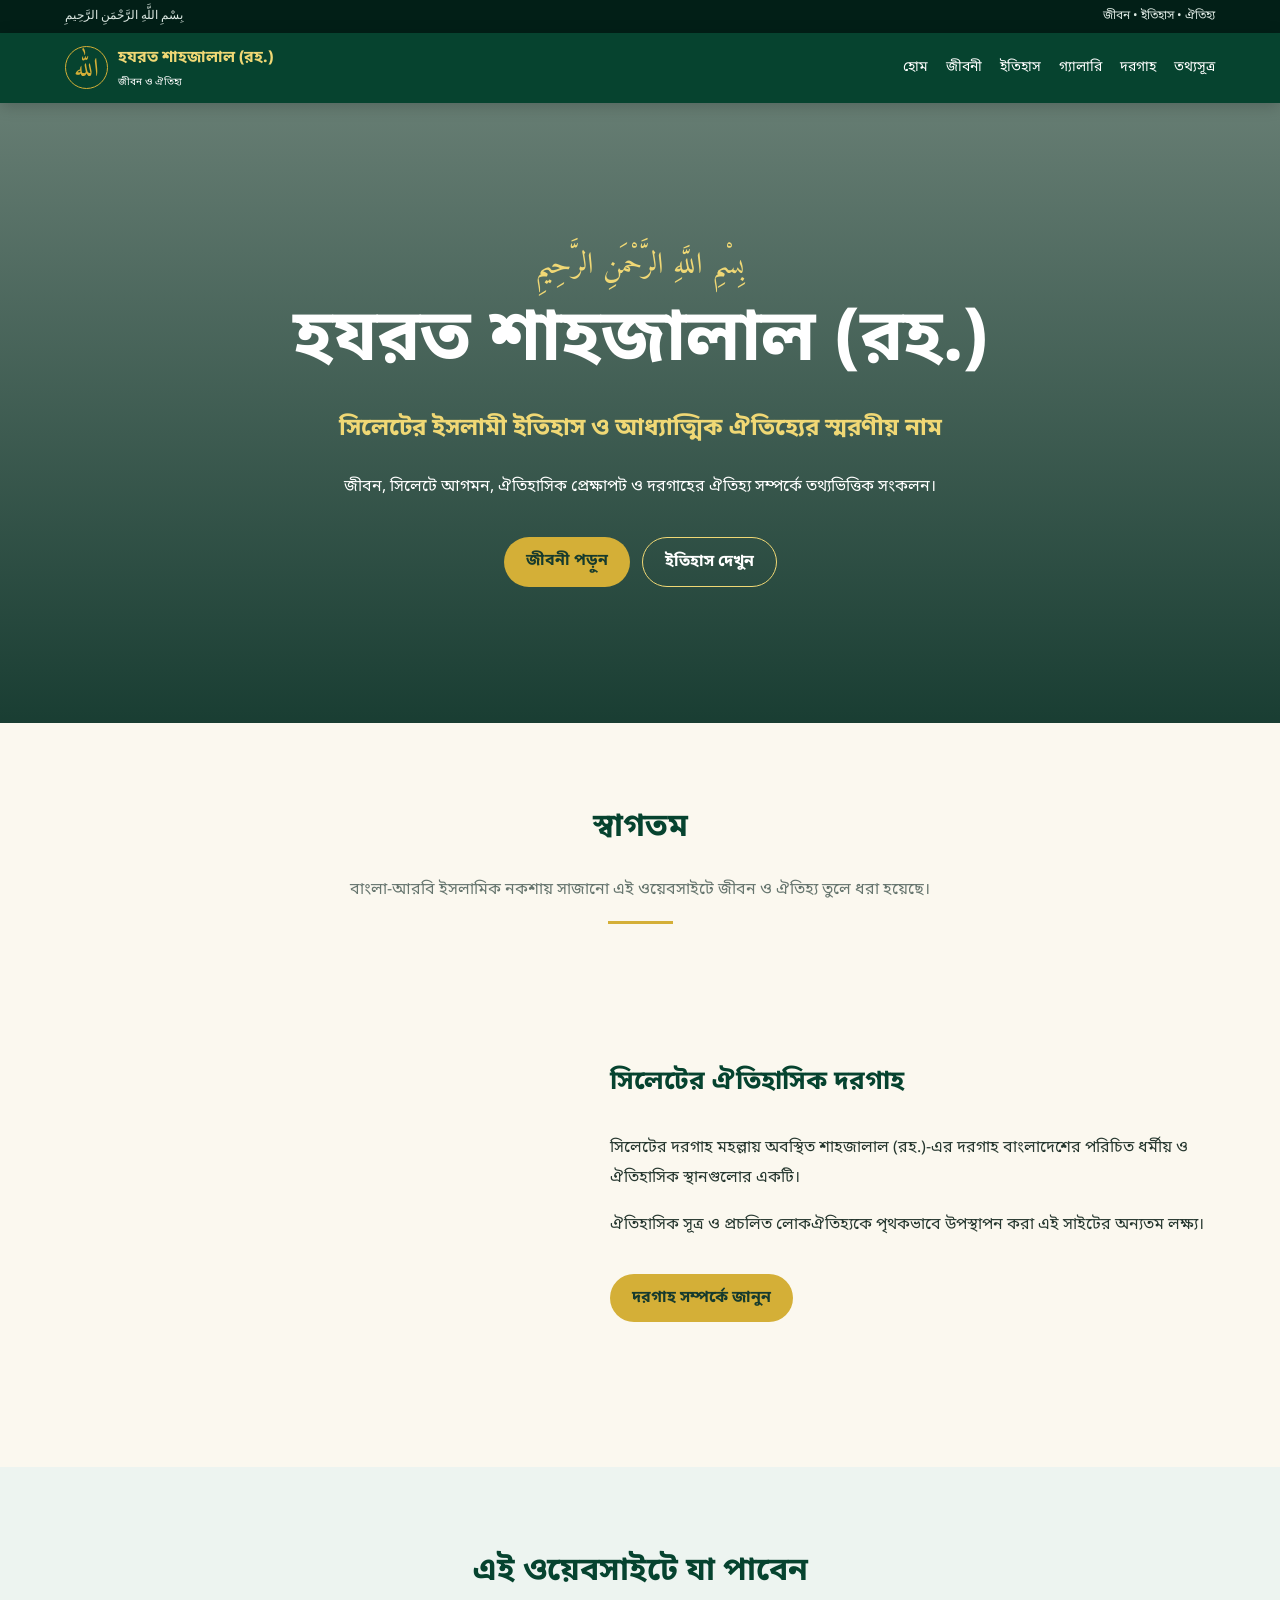
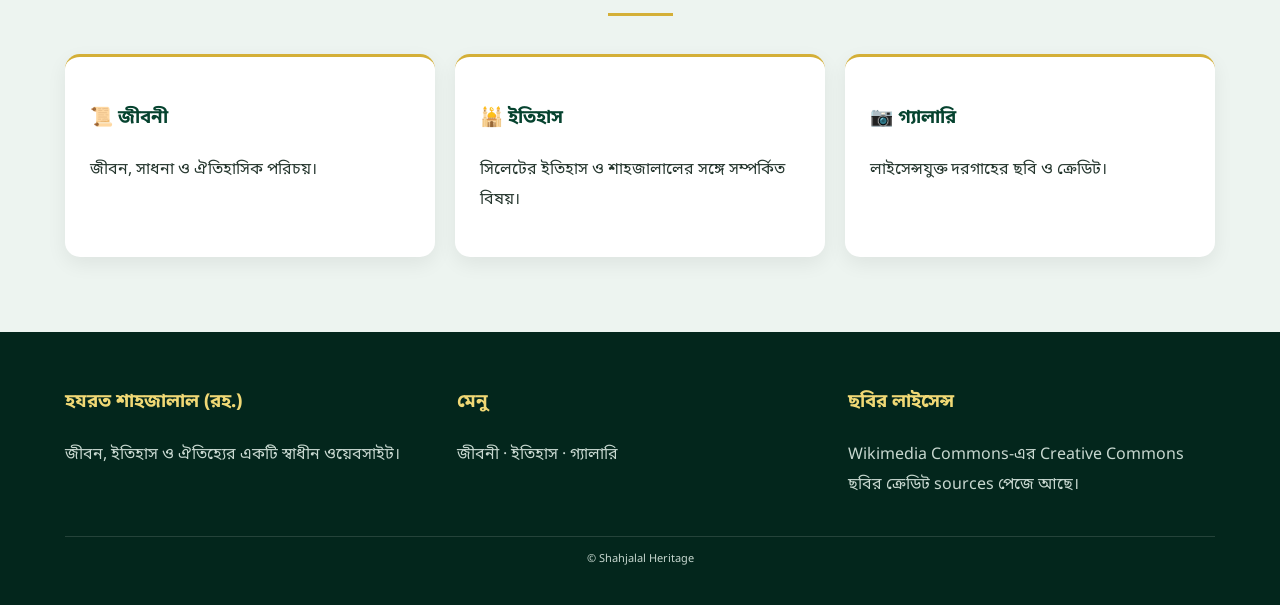
==== index.html @ af649f2c "Add files via upload" ====
<!doctype html><html lang="bn"><head><meta charset="utf-8"><meta name="viewport" content="width=device-width,initial-scale=1"><title>index.html</title><link rel="stylesheet" href="style.css"></head><body><div class="top"><div class="container"><span>بِسْمِ اللَّهِ الرَّحْمَنِ الرَّحِيمِ</span><span>জীবন • ইতিহাস • ঐতিহ্য</span></div></div><header><div class="container nav"><a class="brand" href="index.html"><span class="logo">ﷲ</span><span><b>হযরত শাহজালাল (রহ.)</b><small>জীবন ও ঐতিহ্য</small></span></a><button class="hamb" id="hamb">☰</button><nav class="menu" id="menu"><a href="index.html">হোম</a><a href="biography.html">জীবনী</a><a href="history.html">ইতিহাস</a><a href="gallery.html">গ্যালারি</a><a href="visit.html">দরগাহ</a><a href="sources.html">তথ্যসূত্র</a></nav></div></header><main><section class="hero"><div class="box"><div class="arabic">بِسْمِ اللَّهِ الرَّحْمَنِ الرَّحِيمِ</div><h1>হযরত শাহজালাল (রহ.)</h1><h2>সিলেটের ইসলামী ইতিহাস ও আধ্যাত্মিক ঐতিহ্যের স্মরণীয় নাম</h2><p>জীবন, সিলেটে আগমন, ঐতিহাসিক প্রেক্ষাপট ও দরগাহের ঐতিহ্য সম্পর্কে তথ্যভিত্তিক সংকলন।</p><div class="buttons"><a class="btn gold" href="biography.html">জীবনী পড়ুন</a><a class="btn outline" href="history.html">ইতিহাস দেখুন</a></div></div></section><section class="section"><div class="container"><div class="title"><h2>স্বাগতম</h2><p>বাংলা-আরবি ইসলামিক নকশায় সাজানো এই ওয়েবসাইটে জীবন ও ঐতিহ্য তুলে ধরা হয়েছে।</p></div><div class="two"><div class="photo"></div><div class="story"><h3>সিলেটের ঐতিহাসিক দরগাহ</h3><p>সিলেটের দরগাহ মহল্লায় অবস্থিত শাহজালাল (রহ.)-এর দরগাহ বাংলাদেশের পরিচিত ধর্মীয় ও ঐতিহাসিক স্থানগুলোর একটি।</p><p>ঐতিহাসিক সূত্র ও প্রচলিত লোকঐতিহ্যকে পৃথকভাবে উপস্থাপন করা এই সাইটের অন্যতম লক্ষ্য।</p><a class="btn gold" href="visit.html">দরগাহ সম্পর্কে জানুন</a></div></div></div></section><section class="section alt"><div class="container"><div class="title"><h2>এই ওয়েবসাইটে যা পাবেন</h2></div><div class="cards"><div class="card"><h3>📜 জীবনী</h3><p>জীবন, সাধনা ও ঐতিহাসিক পরিচয়।</p></div><div class="card"><h3>🕌 ইতিহাস</h3><p>সিলেটের ইতিহাস ও শাহজালালের সঙ্গে সম্পর্কিত বিষয়।</p></div><div class="card"><h3>📷 গ্যালারি</h3><p>লাইসেন্সযুক্ত দরগাহের ছবি ও ক্রেডিট।</p></div></div></div></section></main><footer><div class="container foot"><div><h3>হযরত শাহজালাল (রহ.)</h3><p>জীবন, ইতিহাস ও ঐতিহ্যের একটি স্বাধীন ওয়েবসাইট।</p></div><div><h3>মেনু</h3><p><a href="biography.html">জীবনী</a> · <a href="history.html">ইতিহাস</a> · <a href="gallery.html">গ্যালারি</a></p></div><div><h3>ছবির লাইসেন্স</h3><p>Wikimedia Commons-এর Creative Commons ছবির ক্রেডিট sources পেজে আছে।</p></div></div><div class="container copy">© <span class="year"></span> Shahjalal Heritage</div></footer><script src="script.js"></script></body></html>
---- style.css ----
@import url("https://fonts.googleapis.com/css2?family=Amiri:wght@400;700&family=Noto+Sans+Bengali:wght@400;600;700;800&display=swap");
:root{--g:#06432f;--d:#032b20;--gold:#d4af37;--cream:#fbf8ef;--text:#26372f}*{box-sizing:border-box}html{scroll-behavior:smooth}body{margin:0;font-family:"Noto Sans Bengali",sans-serif;background:var(--cream);color:var(--text);line-height:1.9}a{text-decoration:none;color:inherit}.container{width:min(1150px,92%);margin:auto}.top{background:#021f17;color:#dce8e2;font-size:12px;padding:5px}.top .container{display:flex;justify-content:space-between}header{position:sticky;top:0;z-index:9;background:var(--g);box-shadow:0 3px 15px #0003}.nav{min-height:70px;display:flex;align-items:center;justify-content:space-between}.brand{display:flex;gap:10px;align-items:center;color:#fff}.logo{width:43px;height:43px;border:1px solid var(--gold);border-radius:50%;display:grid;place-items:center;font:26px Amiri;color:var(--gold)}.brand b{color:#f0d875}.brand small{display:block;font-size:10px}.menu{display:flex;gap:18px}.menu a{color:#fff;font-size:14px}.menu a:hover{color:#f0d875}.hamb{display:none;background:none;border:0;color:#fff;font-size:28px}.hero{min-height:620px;display:grid;place-items:center;text-align:center;color:#fff;background:linear-gradient(#032b2099,#032b20e8),url("https://commons.wikimedia.org/wiki/Special:FilePath/The_Shrine_in_Sylhet.jpg?width=1800") center/cover}.hero .box{max-width:850px}.arabic{font:30px Amiri;color:#f0d875}.hero h1{font-size:clamp(40px,7vw,72px);line-height:1.25;margin:5px}.hero h2{color:#f0d875}.buttons{display:flex;justify-content:center;gap:12px;flex-wrap:wrap}.btn{display:inline-block;padding:9px 22px;border-radius:28px;font-weight:700;margin-top:18px}.gold{background:var(--gold);color:#173b2d}.outline{border:1px solid #f0d875;color:#fff}.section{padding:75px 0}.alt{background:#edf4f0}.title{text-align:center;margin-bottom:38px}.title h2{font-size:32px;color:var(--g);margin:0}.title p{color:#66756e}.title:after{content:"";display:block;width:65px;height:3px;background:var(--gold);margin:10px auto}.two{display:grid;grid-template-columns:1fr 1.2fr;gap:40px;align-items:center}.photo{height:430px;border-radius:20px;background:center/cover url("https://commons.wikimedia.org/wiki/Special:FilePath/Shrine_of_Hazrat_Shah_Jalal_Sylhet_Bangladesh_43.JPG?width=1500")}.story h3{color:var(--g);font-size:26px}.cards{display:grid;grid-template-columns:repeat(3,1fr);gap:20px}.card,.source{background:#fff;padding:25px;border-radius:15px;box-shadow:0 7px 20px #0001}.card{border-top:3px solid var(--gold)}.card h3,.source h3{color:var(--g)}.timeline{max-width:850px;margin:auto;border-left:3px solid var(--gold);padding-left:28px}.event{margin-bottom:28px}.gallery{display:grid;grid-template-columns:repeat(2,1fr);gap:18px}.gallery figure{margin:0;background:#fff;border-radius:14px;overflow:hidden}.gallery img{width:100%;height:300px;object-fit:cover}.gallery figcaption{padding:10px;font-size:12px;color:#66756e}.visit{background:linear-gradient(135deg,var(--g),#09271e);color:#fff;border-radius:20px;padding:35px;display:grid;grid-template-columns:1fr 1fr;gap:30px}.visit h2{color:#f0d875}.sources{display:grid;grid-template-columns:repeat(2,1fr);gap:18px}footer{background:#03261c;color:#c7d7cf;padding:35px 0}.foot{display:grid;grid-template-columns:1fr 1fr 1fr;gap:25px}.foot h3{color:#f0d875}.copy{text-align:center;border-top:1px solid #fff2;margin-top:20px;padding-top:12px;font-size:11px}@media(max-width:800px){.hamb{display:block}.menu{display:none;position:absolute;top:70px;left:0;right:0;background:var(--g);padding:10px 5%;flex-direction:column}.menu.open{display:flex}.two,.visit{grid-template-columns:1fr}.cards,.sources,.gallery,.foot{grid-template-columns:1fr}.gallery img{height:250px}}
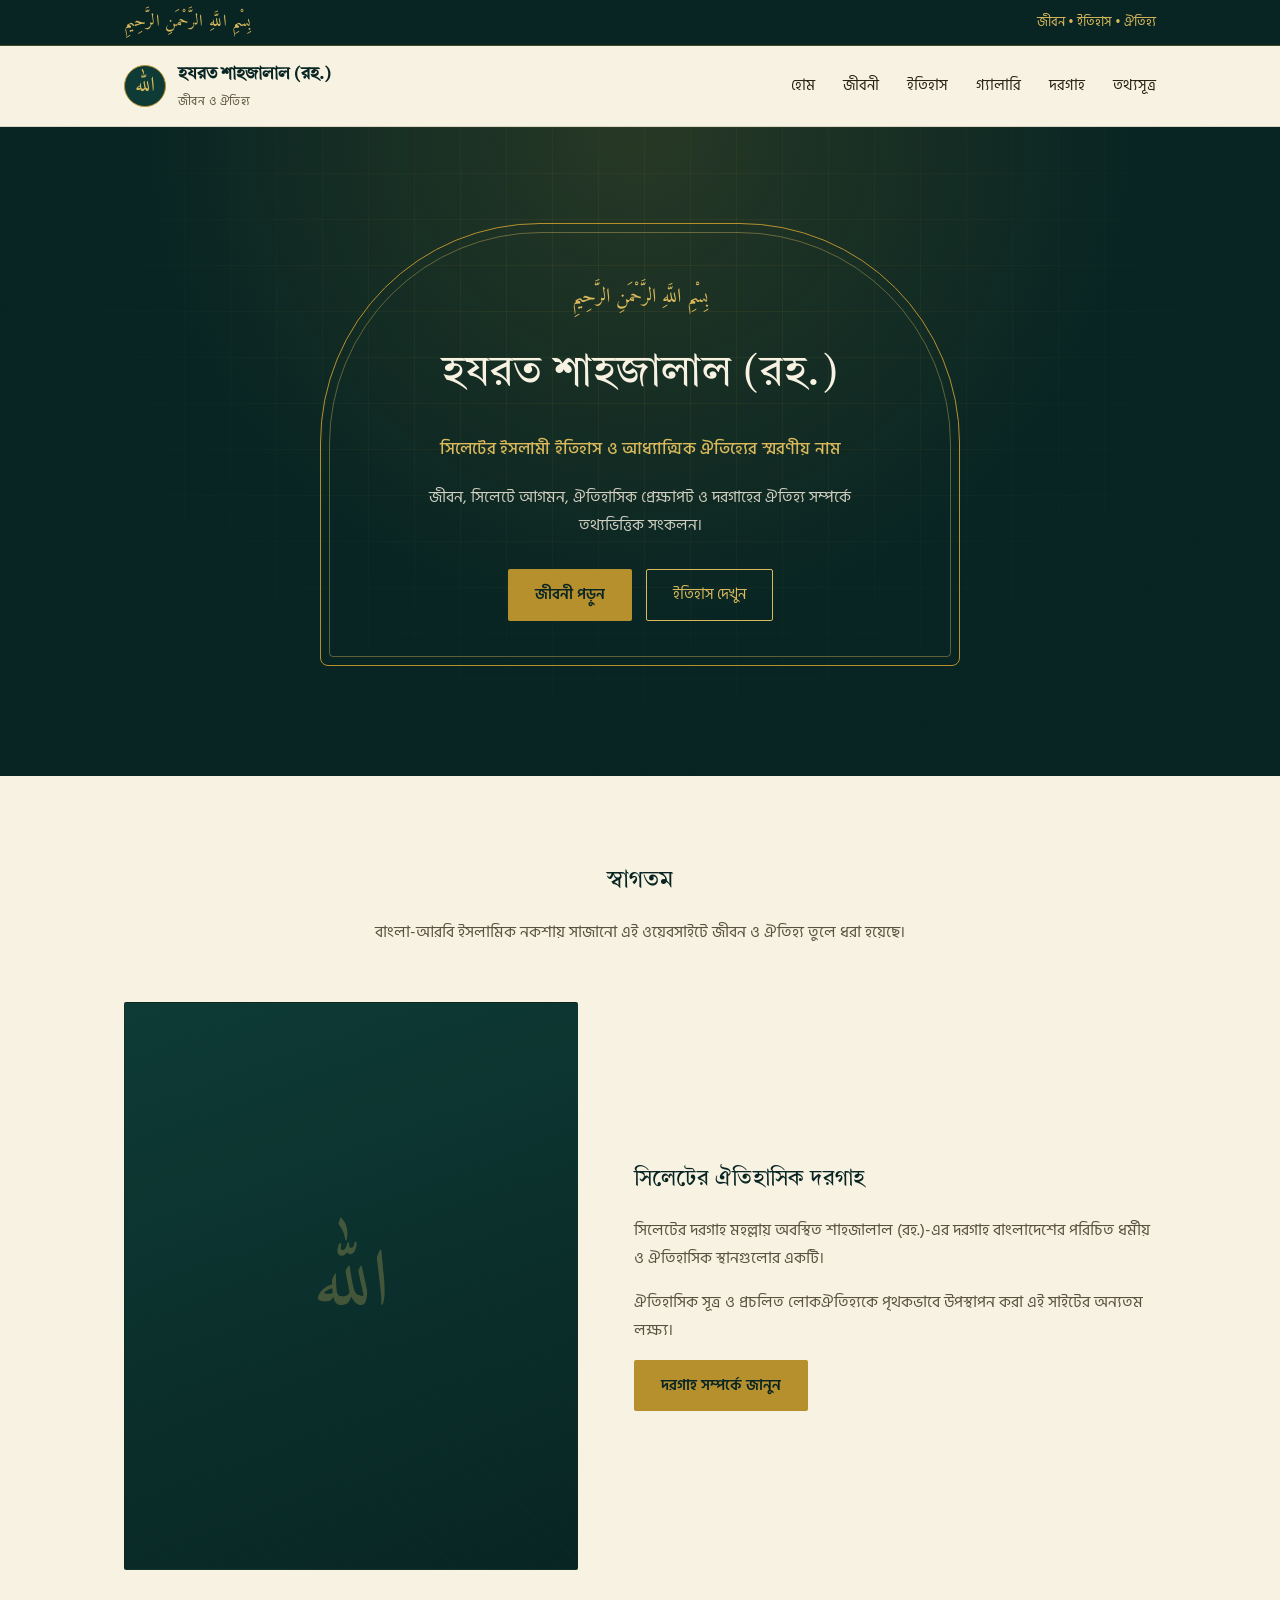
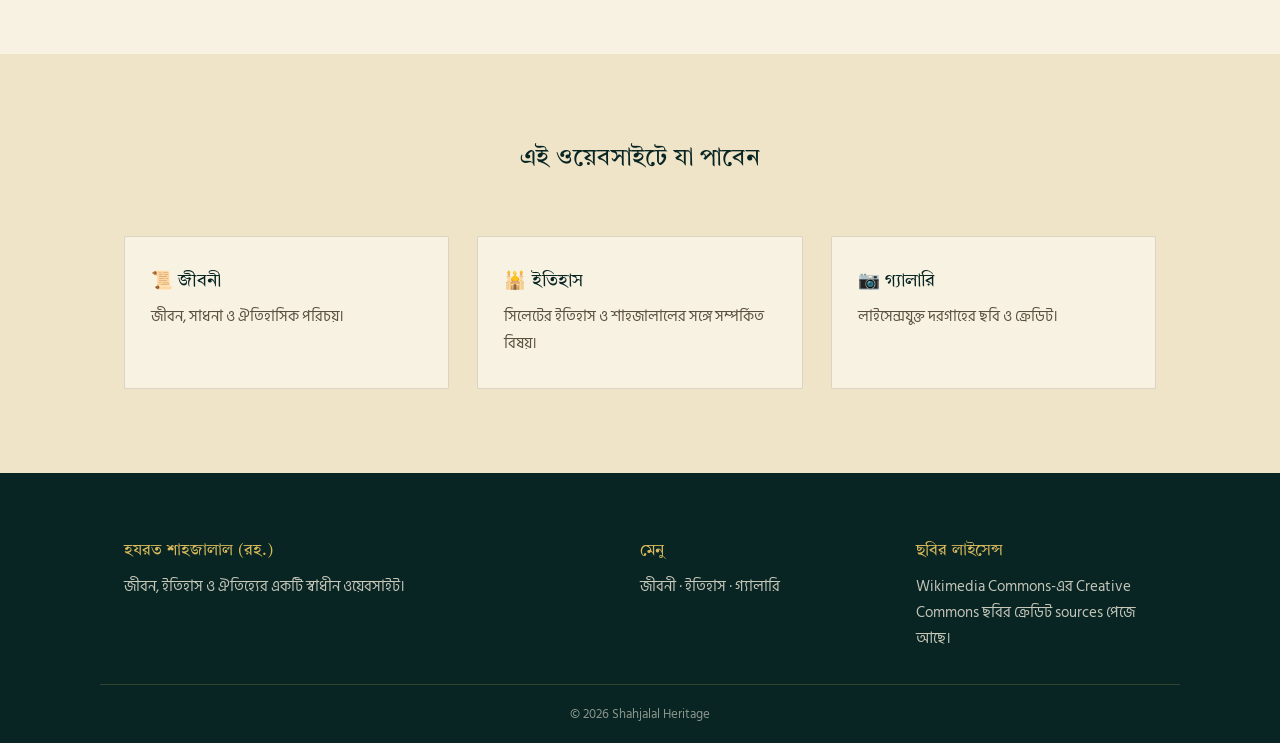
==== commit edde06c6: "Add files via upload" ====
--- a/index.html
+++ b/index.html
@@ -1 +1,335 @@
-<!doctype html><html lang="bn"><head><meta charset="utf-8"><meta name="viewport" content="width=device-width,initial-scale=1"><title>index.html</title><link rel="stylesheet" href="style.css"></head><body><div class="top"><div class="container"><span>بِسْمِ اللَّهِ الرَّحْمَنِ الرَّحِيمِ</span><span>জীবন • ইতিহাস • ঐতিহ্য</span></div></div><header><div class="container nav"><a class="brand" href="index.html"><span class="logo">ﷲ</span><span><b>হযরত শাহজালাল (রহ.)</b><small>জীবন ও ঐতিহ্য</small></span></a><button class="hamb" id="hamb">☰</button><nav class="menu" id="menu"><a href="index.html">হোম</a><a href="biography.html">জীবনী</a><a href="history.html">ইতিহাস</a><a href="gallery.html">গ্যালারি</a><a href="visit.html">দরগাহ</a><a href="sources.html">তথ্যসূত্র</a></nav></div></header><main><section class="hero"><div class="box"><div class="arabic">بِسْمِ اللَّهِ الرَّحْمَنِ الرَّحِيمِ</div><h1>হযরত শাহজালাল (রহ.)</h1><h2>সিলেটের ইসলামী ইতিহাস ও আধ্যাত্মিক ঐতিহ্যের স্মরণীয় নাম</h2><p>জীবন, সিলেটে আগমন, ঐতিহাসিক প্রেক্ষাপট ও দরগাহের ঐতিহ্য সম্পর্কে তথ্যভিত্তিক সংকলন।</p><div class="buttons"><a class="btn gold" href="biography.html">জীবনী পড়ুন</a><a class="btn outline" href="history.html">ইতিহাস দেখুন</a></div></div></section><section class="section"><div class="container"><div class="title"><h2>স্বাগতম</h2><p>বাংলা-আরবি ইসলামিক নকশায় সাজানো এই ওয়েবসাইটে জীবন ও ঐতিহ্য তুলে ধরা হয়েছে।</p></div><div class="two"><div class="photo"></div><div class="story"><h3>সিলেটের ঐতিহাসিক দরগাহ</h3><p>সিলেটের দরগাহ মহল্লায় অবস্থিত শাহজালাল (রহ.)-এর দরগাহ বাংলাদেশের পরিচিত ধর্মীয় ও ঐতিহাসিক স্থানগুলোর একটি।</p><p>ঐতিহাসিক সূত্র ও প্রচলিত লোকঐতিহ্যকে পৃথকভাবে উপস্থাপন করা এই সাইটের অন্যতম লক্ষ্য।</p><a class="btn gold" href="visit.html">দরগাহ সম্পর্কে জানুন</a></div></div></div></section><section class="section alt"><div class="container"><div class="title"><h2>এই ওয়েবসাইটে যা পাবেন</h2></div><div class="cards"><div class="card"><h3>📜 জীবনী</h3><p>জীবন, সাধনা ও ঐতিহাসিক পরিচয়।</p></div><div class="card"><h3>🕌 ইতিহাস</h3><p>সিলেটের ইতিহাস ও শাহজালালের সঙ্গে সম্পর্কিত বিষয়।</p></div><div class="card"><h3>📷 গ্যালারি</h3><p>লাইসেন্সযুক্ত দরগাহের ছবি ও ক্রেডিট।</p></div></div></div></section></main><footer><div class="container foot"><div><h3>হযরত শাহজালাল (রহ.)</h3><p>জীবন, ইতিহাস ও ঐতিহ্যের একটি স্বাধীন ওয়েবসাইট।</p></div><div><h3>মেনু</h3><p><a href="biography.html">জীবনী</a> · <a href="history.html">ইতিহাস</a> · <a href="gallery.html">গ্যালারি</a></p></div><div><h3>ছবির লাইসেন্স</h3><p>Wikimedia Commons-এর Creative Commons ছবির ক্রেডিট sources পেজে আছে।</p></div></div><div class="container copy">© <span class="year"></span> Shahjalal Heritage</div></footer><script src="script.js"></script></body></html>+<!doctype html>
+<html lang="bn">
+<head>
+<meta charset="utf-8">
+<meta name="viewport" content="width=device-width, initial-scale=1">
+<title>হযরত শাহজালাল (রহ.) | জীবন ও ঐতিহ্য</title>
+<meta name="description" content="হযরত শাহজালাল (রহ.)-এর জীবনী, সিলেটে আগমনের ঐতিহাসিক প্রেক্ষাপট এবং দরগাহের ঐতিহ্য নিয়ে তথ্যভিত্তিক সংকলন।">
+<link rel="preconnect" href="https://fonts.googleapis.com">
+<link rel="preconnect" href="https://fonts.gstatic.com" crossorigin>
+<link href="https://fonts.googleapis.com/css2?family=Tiro+Bangla:ital@0;1&family=Hind+Siliguri:wght@400;500;600&family=Amiri:wght@400;700&display=swap" rel="stylesheet">
+<style>
+  :root{
+    --ivory:#f8f2e2;
+    --ivory-deep:#efe4c8;
+    --ink:#2a2216;
+    --ink-soft:#5b5140;
+    --emerald:#0e3b36;
+    --emerald-deep:#082523;
+    --gold:#b7902e;
+    --gold-light:#d9b95c;
+    --line: rgba(42,34,22,.14);
+    --line-light: rgba(248,242,226,.22);
+    --radius: 2px;
+  }
+  *{box-sizing:border-box}
+  html{scroll-behavior:smooth}
+  body{
+    margin:0;
+    background:var(--ivory);
+    color:var(--ink);
+    font-family:'Hind Siliguri','Noto Sans Bengali',sans-serif;
+    line-height:1.75;
+    -webkit-font-smoothing:antialiased;
+  }
+  h1,h2,h3{
+    font-family:'Tiro Bangla', serif;
+    font-weight:400;
+    color:var(--emerald-deep);
+    margin:0 0 .5em;
+    letter-spacing:.01em;
+  }
+  .arabic{ font-family:'Amiri', serif; }
+  a{ color:inherit; text-decoration:none; }
+  img{ max-width:100%; display:block; }
+  .container{ max-width:1080px; margin:0 auto; padding:0 24px; }
+
+  /* skip link */
+  .skip{ position:absolute; left:-999px; top:0; background:var(--emerald); color:var(--ivory); padding:10px 16px; z-index:200; }
+  .skip:focus{ left:12px; top:12px; }
+
+  /* top strip */
+  .top{
+    background:var(--emerald-deep);
+    color:var(--gold-light);
+    font-size:.82rem;
+    padding:8px 0;
+    border-bottom:1px solid rgba(183,144,46,.35);
+  }
+  .top .container{
+    display:flex; justify-content:space-between; align-items:center; gap:16px; flex-wrap:wrap;
+  }
+  .top span:first-child{ font-family:'Amiri', serif; font-size:1.05rem; letter-spacing:.02em; }
+
+  /* header */
+  header{
+    background:var(--ivory);
+    border-bottom:1px solid var(--line);
+    position:sticky; top:0; z-index:100;
+  }
+  .nav{ display:flex; align-items:center; justify-content:space-between; padding:14px 24px; }
+  .brand{ display:flex; align-items:center; gap:12px; }
+  .brand .logo{
+    width:42px; height:42px; border-radius:50%;
+    background:var(--emerald); color:var(--gold-light);
+    display:flex; align-items:center; justify-content:center;
+    font-family:'Amiri', serif; font-size:1.3rem;
+    border:1px solid var(--gold);
+  }
+  .brand b{ display:block; font-family:'Tiro Bangla', serif; font-size:1.08rem; color:var(--emerald-deep); }
+  .brand small{ display:block; color:var(--ink-soft); font-size:.76rem; letter-spacing:.04em; }
+
+  .hamb{
+    display:none; background:none; border:1px solid var(--line); border-radius:var(--radius);
+    font-size:1.3rem; padding:6px 12px; cursor:pointer; color:var(--emerald-deep);
+  }
+  .menu{ display:flex; gap:28px; }
+  .menu a{
+    font-size:.94rem; color:var(--ink); position:relative; padding:6px 0;
+  }
+  .menu a::after{
+    content:""; position:absolute; left:0; right:0; bottom:0; height:1px;
+    background:var(--gold); transform:scaleX(0); transition:transform .25s ease;
+  }
+  .menu a:hover::after, .menu a:focus-visible::after{ transform:scaleX(1); }
+
+  @media (max-width:820px){
+    .hamb{ display:inline-block; }
+    .menu{
+      position:absolute; top:100%; left:0; right:0;
+      background:var(--ivory); flex-direction:column; gap:0;
+      border-bottom:1px solid var(--line);
+      max-height:0; overflow:hidden; transition:max-height .3s ease;
+    }
+    .menu.open{ max-height:340px; }
+    .menu a{ padding:14px 24px; border-top:1px solid var(--line); }
+  }
+
+  /* hero */
+  .hero{
+    position:relative;
+    background:
+      radial-gradient(circle at 50% 0%, rgba(183,144,46,.18), transparent 55%),
+      var(--emerald-deep);
+    color:var(--ivory);
+    padding:96px 24px 110px;
+    overflow:hidden;
+    text-align:center;
+  }
+  .hero::before{
+    content:"";
+    position:absolute; inset:0;
+    background-image:
+      linear-gradient(rgba(183,144,46,.10) 1px, transparent 1px),
+      linear-gradient(90deg, rgba(183,144,46,.10) 1px, transparent 1px);
+    background-size:46px 46px;
+    mask-image:radial-gradient(ellipse at 50% 30%, black 0%, transparent 72%);
+    pointer-events:none;
+  }
+  .arch{
+    position:relative;
+    max-width:640px; margin:0 auto;
+    padding:56px 40px 44px;
+    border:1px solid var(--gold);
+    border-radius:220px 220px 8px 8px;
+  }
+  .arch::before{
+    content:"";
+    position:absolute; inset:8px;
+    border:1px solid rgba(217,185,92,.4);
+    border-radius:212px 212px 4px 4px;
+    pointer-events:none;
+  }
+  .hero .arabic{ font-size:1.25rem; color:var(--gold-light); margin-bottom:22px; }
+  .hero h1{ color:var(--ivory); font-size:clamp(1.9rem, 4vw, 2.7rem); }
+  .hero h2{
+    color:var(--gold-light); font-family:'Hind Siliguri',sans-serif; font-weight:500;
+    font-size:1.05rem; margin-bottom:20px;
+  }
+  .hero p{ color:rgba(248,242,226,.82); max-width:480px; margin:0 auto 30px; }
+  .buttons{ display:flex; gap:14px; justify-content:center; flex-wrap:wrap; }
+
+  .btn{
+    display:inline-block; padding:12px 26px; font-size:.92rem; border-radius:var(--radius);
+    border:1px solid transparent; transition:transform .2s ease, background .2s ease, color .2s ease;
+  }
+  .btn.gold{ background:var(--gold); color:var(--emerald-deep); font-weight:600; }
+  .btn.gold:hover{ background:var(--gold-light); transform:translateY(-2px); }
+  .btn.outline{ border-color:var(--gold-light); color:var(--gold-light); }
+  .btn.outline:hover{ background:rgba(217,185,92,.12); transform:translateY(-2px); }
+
+  /* sections */
+  .section{ padding:84px 24px; }
+  .section.alt{ background:var(--ivory-deep); }
+  .title{ text-align:center; max-width:600px; margin:0 auto 56px; }
+  .title p{ color:var(--ink-soft); }
+
+  .two{ display:grid; grid-template-columns:1fr 1.15fr; gap:56px; align-items:center; }
+  @media (max-width:760px){ .two{ grid-template-columns:1fr; gap:32px; } }
+
+  .photo{
+    aspect-ratio:4/5; border-radius:var(--radius);
+    background:
+      repeating-linear-gradient(45deg, rgba(14,59,54,.06) 0 2px, transparent 2px 18px),
+      linear-gradient(160deg, var(--emerald) 0%, var(--emerald-deep) 100%);
+    position:relative; overflow:hidden;
+    border:1px solid var(--line);
+  }
+  .photo::after{
+    content:"ﷲ";
+    position:absolute; inset:0; display:flex; align-items:center; justify-content:center;
+    font-family:'Amiri', serif; font-size:5rem; color:rgba(217,185,92,.28);
+  }
+
+  .story h3{ font-size:1.4rem; }
+  .story p{ color:var(--ink-soft); }
+
+  .cards{ display:grid; grid-template-columns:repeat(3, 1fr); gap:28px; }
+  @media (max-width:760px){ .cards{ grid-template-columns:1fr; } }
+  .card{
+    background:var(--ivory); border:1px solid var(--line); border-radius:var(--radius);
+    padding:30px 26px; text-align:left; transition:border-color .2s ease, transform .2s ease;
+  }
+  .card:hover{ border-color:var(--gold); transform:translateY(-4px); }
+  .card h3{ font-size:1.1rem; margin-bottom:.4em; color:var(--emerald-deep); }
+  .card p{ color:var(--ink-soft); margin:0; font-size:.95rem; }
+
+  /* footer */
+  footer{ background:var(--emerald-deep); color:rgba(248,242,226,.78); }
+  .foot{
+    display:grid; grid-template-columns:2fr 1fr 1fr; gap:36px;
+    padding:64px 24px 32px;
+  }
+  @media (max-width:700px){ .foot{ grid-template-columns:1fr; gap:28px; } }
+  .foot h3{ color:var(--gold-light); font-size:1rem; margin-bottom:.6em; }
+  .foot p{ margin:0; font-size:.92rem; }
+  .foot a{ color:rgba(248,242,226,.78); border-bottom:1px solid transparent; }
+  .foot a:hover{ color:var(--gold-light); border-color:var(--gold-light); }
+  .copy{
+    border-top:1px solid rgba(217,185,92,.2);
+    padding:18px 24px; font-size:.8rem; text-align:center; color:rgba(248,242,226,.55);
+  }
+
+  @media (prefers-reduced-motion: reduce){
+    html{ scroll-behavior:auto; }
+    *{ transition:none !important; }
+  }
+</style>
+</head>
+<body>
+<a class="skip" href="#main">মূল বিষয়বস্তুতে যান</a>
+
+<div class="top">
+  <div class="container">
+    <span class="arabic">بِسْمِ اللَّهِ الرَّحْمَنِ الرَّحِيمِ</span>
+    <span>জীবন • ইতিহাস • ঐতিহ্য</span>
+  </div>
+</div>
+
+<header>
+  <div class="container nav">
+    <a class="brand" href="index.html">
+      <span class="logo arabic">ﷲ</span>
+      <span><b>হযরত শাহজালাল (রহ.)</b><small>জীবন ও ঐতিহ্য</small></span>
+    </a>
+    <button class="hamb" id="hamb" aria-expanded="false" aria-controls="menu" aria-label="মেনু খুলুন">☰</button>
+    <nav class="menu" id="menu">
+      <a href="index.html">হোম</a>
+      <a href="biography.html">জীবনী</a>
+      <a href="history.html">ইতিহাস</a>
+      <a href="gallery.html">গ্যালারি</a>
+      <a href="visit.html">দরগাহ</a>
+      <a href="sources.html">তথ্যসূত্র</a>
+    </nav>
+  </div>
+</header>
+
+<main id="main">
+  <section class="hero">
+    <div class="arch">
+      <div class="arabic">بِسْمِ اللَّهِ الرَّحْمَنِ الرَّحِيمِ</div>
+      <h1>হযরত শাহজালাল (রহ.)</h1>
+      <h2>সিলেটের ইসলামী ইতিহাস ও আধ্যাত্মিক ঐতিহ্যের স্মরণীয় নাম</h2>
+      <p>জীবন, সিলেটে আগমন, ঐতিহাসিক প্রেক্ষাপট ও দরগাহের ঐতিহ্য সম্পর্কে তথ্যভিত্তিক সংকলন।</p>
+      <div class="buttons">
+        <a class="btn gold" href="biography.html">জীবনী পড়ুন</a>
+        <a class="btn outline" href="history.html">ইতিহাস দেখুন</a>
+      </div>
+    </div>
+  </section>
+
+  <section class="section">
+    <div class="container">
+      <div class="title">
+        <h2>স্বাগতম</h2>
+        <p>বাংলা-আরবি ইসলামিক নকশায় সাজানো এই ওয়েবসাইটে জীবন ও ঐতিহ্য তুলে ধরা হয়েছে।</p>
+      </div>
+      <div class="two">
+        <div class="photo" role="img" aria-label="দরগাহ শাহজালাল, সিলেট"></div>
+        <div class="story">
+          <h3>সিলেটের ঐতিহাসিক দরগাহ</h3>
+          <p>সিলেটের দরগাহ মহল্লায় অবস্থিত শাহজালাল (রহ.)-এর দরগাহ বাংলাদেশের পরিচিত ধর্মীয় ও ঐতিহাসিক স্থানগুলোর একটি।</p>
+          <p>ঐতিহাসিক সূত্র ও প্রচলিত লোকঐতিহ্যকে পৃথকভাবে উপস্থাপন করা এই সাইটের অন্যতম লক্ষ্য।</p>
+          <a class="btn gold" href="visit.html">দরগাহ সম্পর্কে জানুন</a>
+        </div>
+      </div>
+    </div>
+  </section>
+
+  <section class="section alt">
+    <div class="container">
+      <div class="title">
+        <h2>এই ওয়েবসাইটে যা পাবেন</h2>
+      </div>
+      <div class="cards">
+        <div class="card">
+          <h3>📜 জীবনী</h3>
+          <p>জীবন, সাধনা ও ঐতিহাসিক পরিচয়।</p>
+        </div>
+        <div class="card">
+          <h3>🕌 ইতিহাস</h3>
+          <p>সিলেটের ইতিহাস ও শাহজালালের সঙ্গে সম্পর্কিত বিষয়।</p>
+        </div>
+        <div class="card">
+          <h3>📷 গ্যালারি</h3>
+          <p>লাইসেন্সযুক্ত দরগাহের ছবি ও ক্রেডিট।</p>
+        </div>
+      </div>
+    </div>
+  </section>
+</main>
+
+<footer>
+  <div class="container foot">
+    <div>
+      <h3>হযরত শাহজালাল (রহ.)</h3>
+      <p>জীবন, ইতিহাস ও ঐতিহ্যের একটি স্বাধীন ওয়েবসাইট।</p>
+    </div>
+    <div>
+      <h3>মেনু</h3>
+      <p><a href="biography.html">জীবনী</a> · <a href="history.html">ইতিহাস</a> · <a href="gallery.html">গ্যালারি</a></p>
+    </div>
+    <div>
+      <h3>ছবির লাইসেন্স</h3>
+      <p>Wikimedia Commons-এর Creative Commons ছবির ক্রেডিট sources পেজে আছে।</p>
+    </div>
+  </div>
+  <div class="container copy">© <span class="year"></span> Shahjalal Heritage</div>
+</footer>
+
+<script>
+  document.querySelector('.year').textContent = new Date().getFullYear();
+
+  const hamb = document.getElementById('hamb');
+  const menu = document.getElementById('menu');
+  hamb.addEventListener('click', () => {
+    const open = menu.classList.toggle('open');
+    hamb.setAttribute('aria-expanded', open ? 'true' : 'false');
+  });
+  menu.querySelectorAll('a').forEach(a => a.addEventListener('click', () => {
+    menu.classList.remove('open');
+    hamb.setAttribute('aria-expanded', 'false');
+  }));
+</script>
+</body>
+</html>
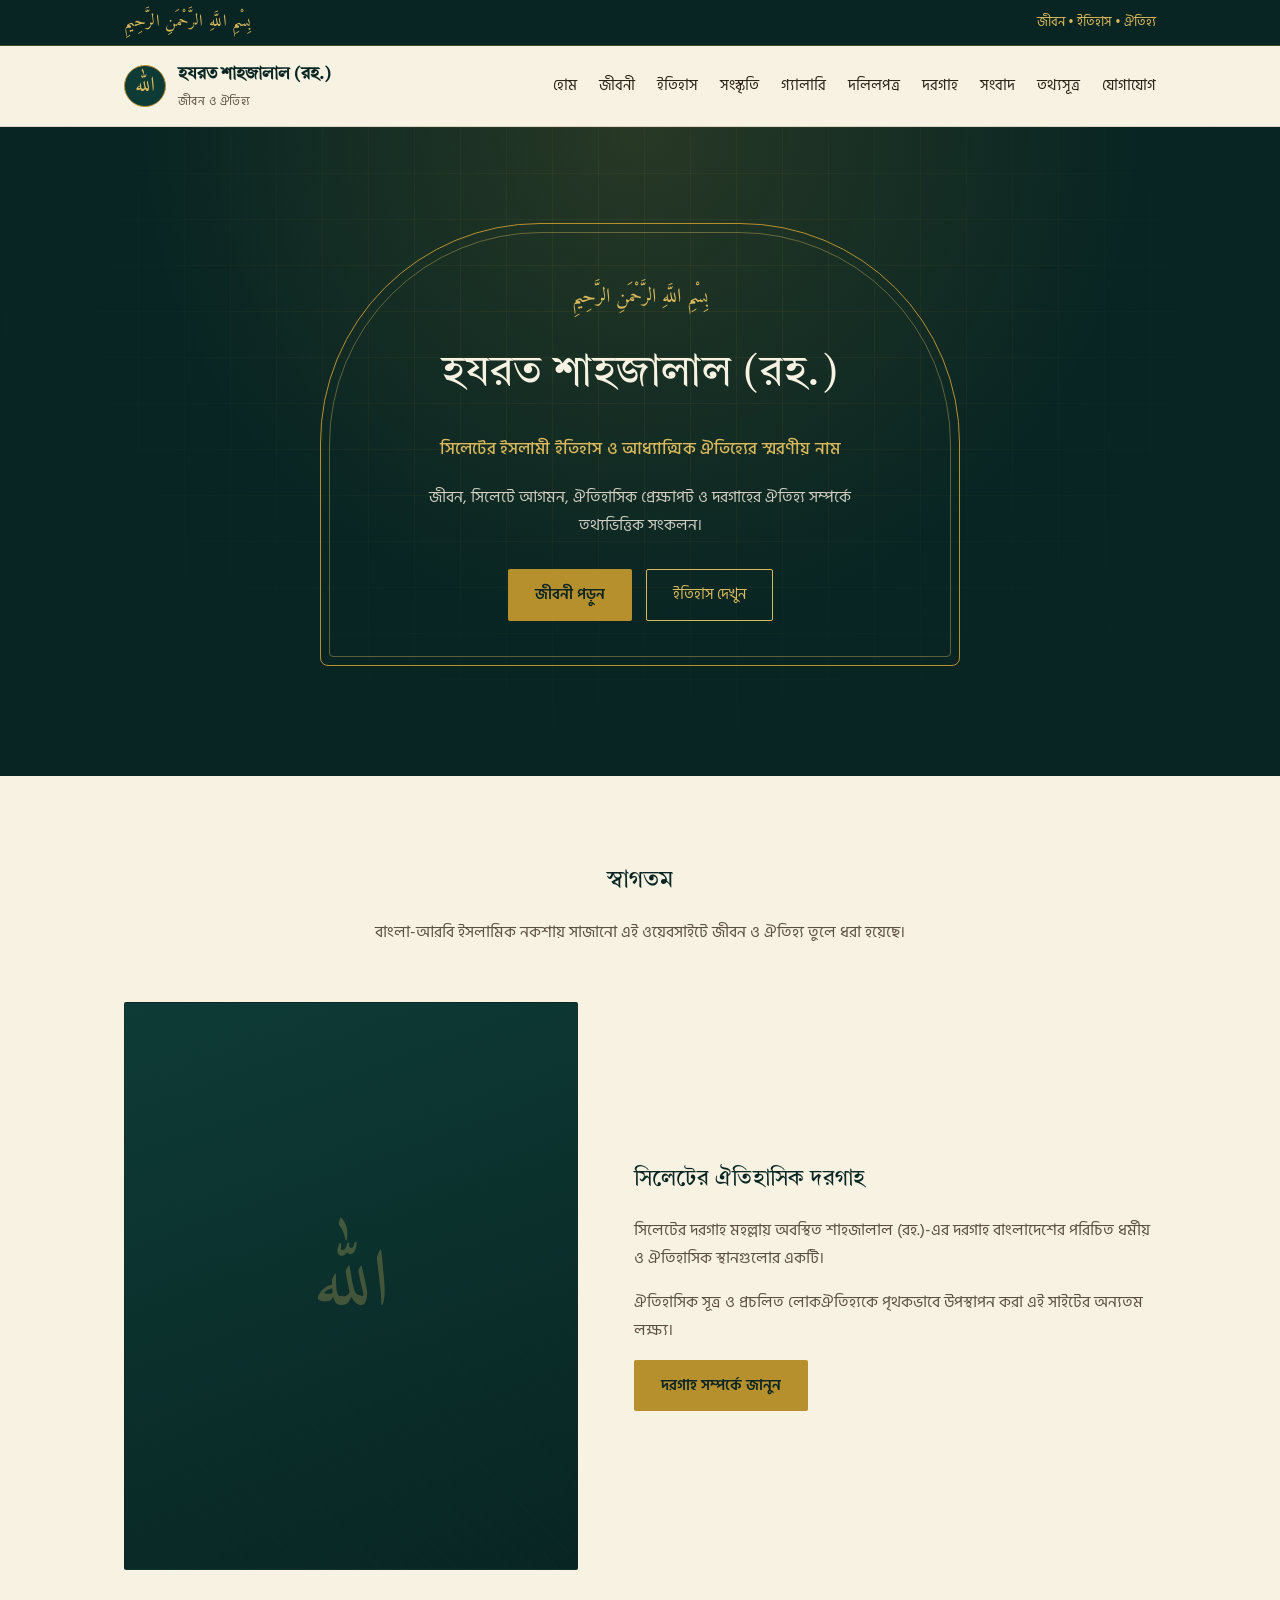
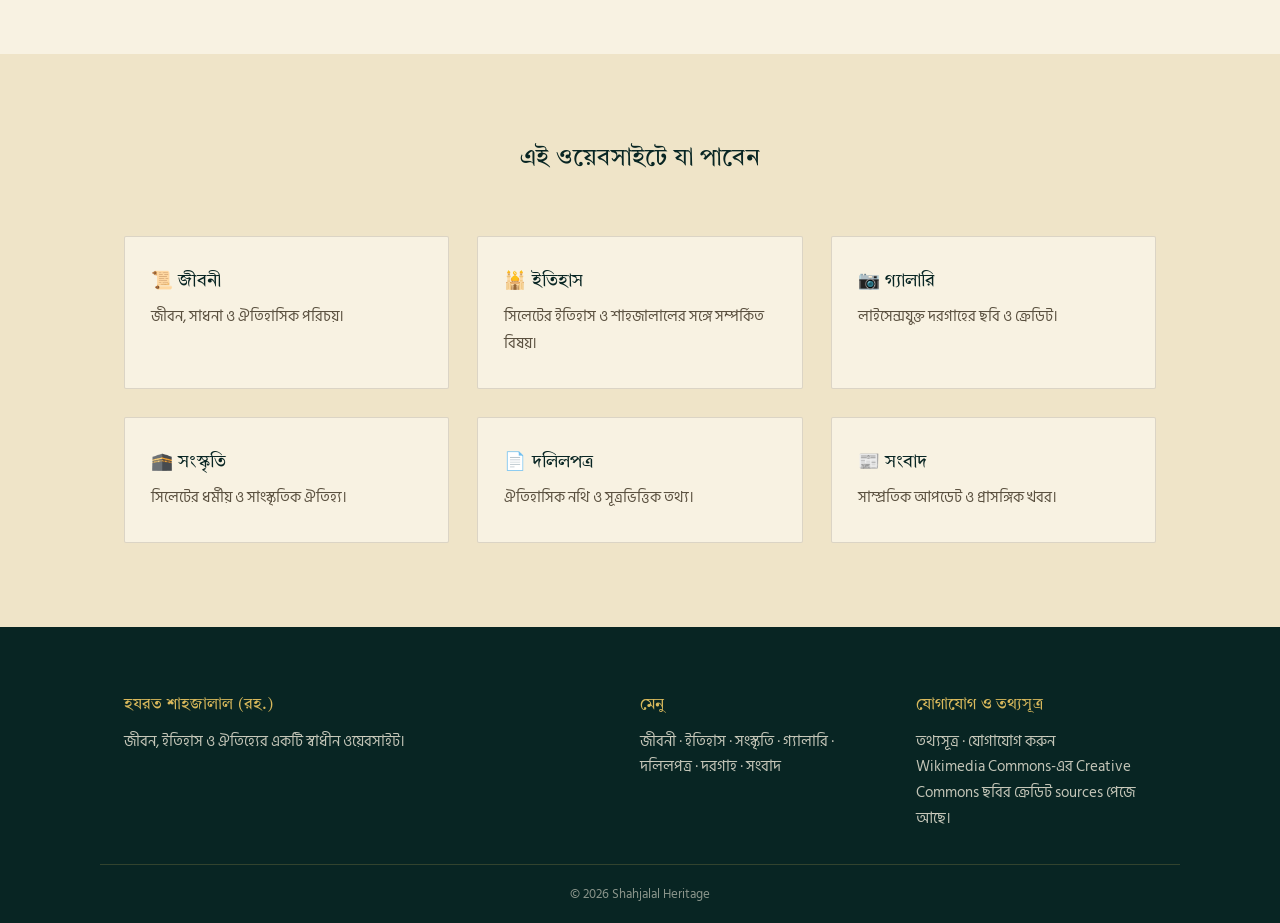
==== commit 695da0db: "Add files via upload" ====
--- a/index.html
+++ b/index.html
@@ -83,9 +83,10 @@
     display:none; background:none; border:1px solid var(--line); border-radius:var(--radius);
     font-size:1.3rem; padding:6px 12px; cursor:pointer; color:var(--emerald-deep);
   }
-  .menu{ display:flex; gap:28px; }
+  .menu{ display:flex; gap:22px; flex-wrap:wrap; }
   .menu a{
     font-size:.94rem; color:var(--ink); position:relative; padding:6px 0;
+    white-space:nowrap;
   }
   .menu a::after{
     content:""; position:absolute; left:0; right:0; bottom:0; height:1px;
@@ -101,7 +102,7 @@
       border-bottom:1px solid var(--line);
       max-height:0; overflow:hidden; transition:max-height .3s ease;
     }
-    .menu.open{ max-height:340px; }
+    .menu.open{ max-height:520px; overflow-y:auto; }
     .menu a{ padding:14px 24px; border-top:1px solid var(--line); }
   }
 
@@ -237,9 +238,13 @@
       <a href="index.html">হোম</a>
       <a href="biography.html">জীবনী</a>
       <a href="history.html">ইতিহাস</a>
+      <a href="culture.html">সংস্কৃতি</a>
       <a href="gallery.html">গ্যালারি</a>
+      <a href="documents.html">দলিলপত্র</a>
       <a href="visit.html">দরগাহ</a>
+      <a href="news.html">সংবাদ</a>
       <a href="sources.html">তথ্যসূত্র</a>
+      <a href="contact.html">যোগাযোগ</a>
     </nav>
   </div>
 </header>
@@ -294,6 +299,18 @@
           <h3>📷 গ্যালারি</h3>
           <p>লাইসেন্সযুক্ত দরগাহের ছবি ও ক্রেডিট।</p>
         </div>
+        <div class="card">
+          <h3>🕋 সংস্কৃতি</h3>
+          <p>সিলেটের ধর্মীয় ও সাংস্কৃতিক ঐতিহ্য।</p>
+        </div>
+        <div class="card">
+          <h3>📄 দলিলপত্র</h3>
+          <p>ঐতিহাসিক নথি ও সূত্রভিত্তিক তথ্য।</p>
+        </div>
+        <div class="card">
+          <h3>📰 সংবাদ</h3>
+          <p>সাম্প্রতিক আপডেট ও প্রাসঙ্গিক খবর।</p>
+        </div>
       </div>
     </div>
   </section>
@@ -307,10 +324,11 @@
     </div>
     <div>
       <h3>মেনু</h3>
-      <p><a href="biography.html">জীবনী</a> · <a href="history.html">ইতিহাস</a> · <a href="gallery.html">গ্যালারি</a></p>
+      <p><a href="biography.html">জীবনী</a> · <a href="history.html">ইতিহাস</a> · <a href="culture.html">সংস্কৃতি</a> · <a href="gallery.html">গ্যালারি</a> · <a href="documents.html">দলিলপত্র</a> · <a href="visit.html">দরগাহ</a> · <a href="news.html">সংবাদ</a></p>
     </div>
     <div>
-      <h3>ছবির লাইসেন্স</h3>
+      <h3>যোগাযোগ ও তথ্যসূত্র</h3>
+      <p><a href="sources.html">তথ্যসূত্র</a> · <a href="contact.html">যোগাযোগ করুন</a></p>
       <p>Wikimedia Commons-এর Creative Commons ছবির ক্রেডিট sources পেজে আছে।</p>
     </div>
   </div>
